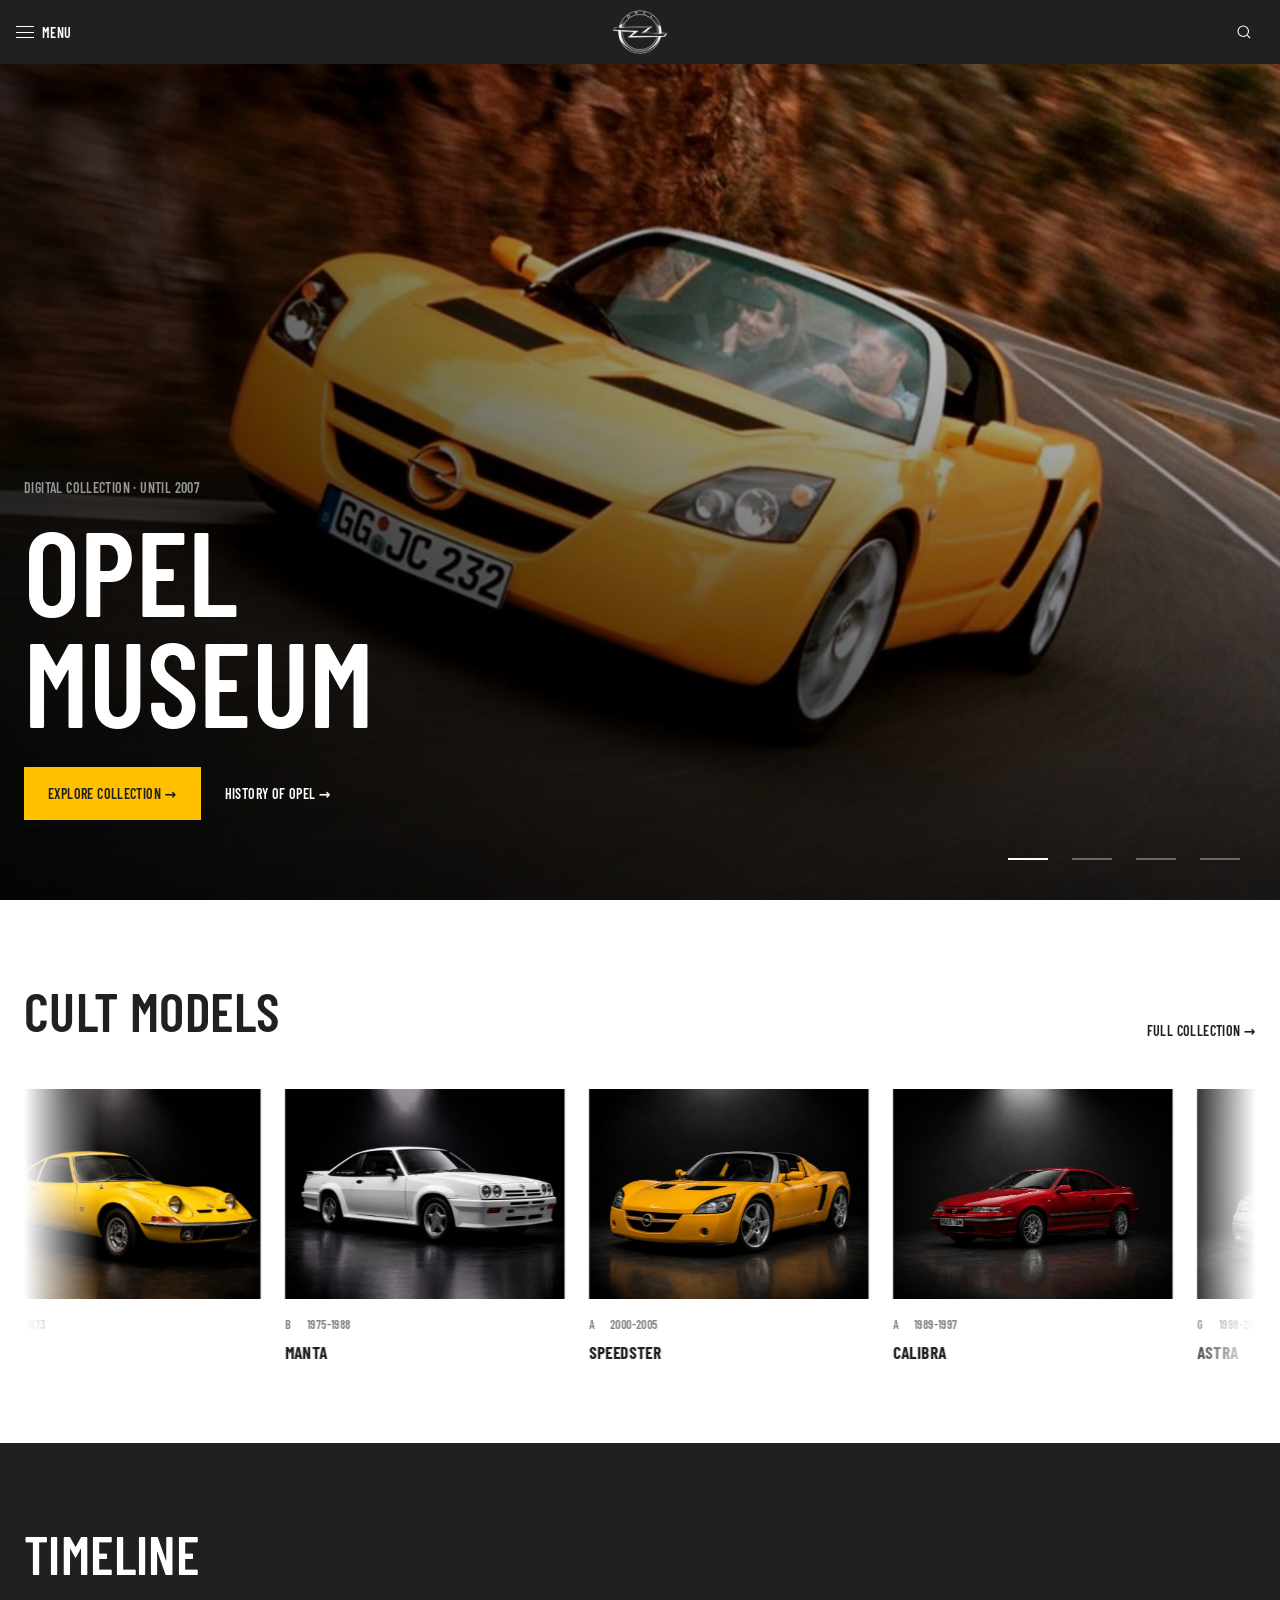
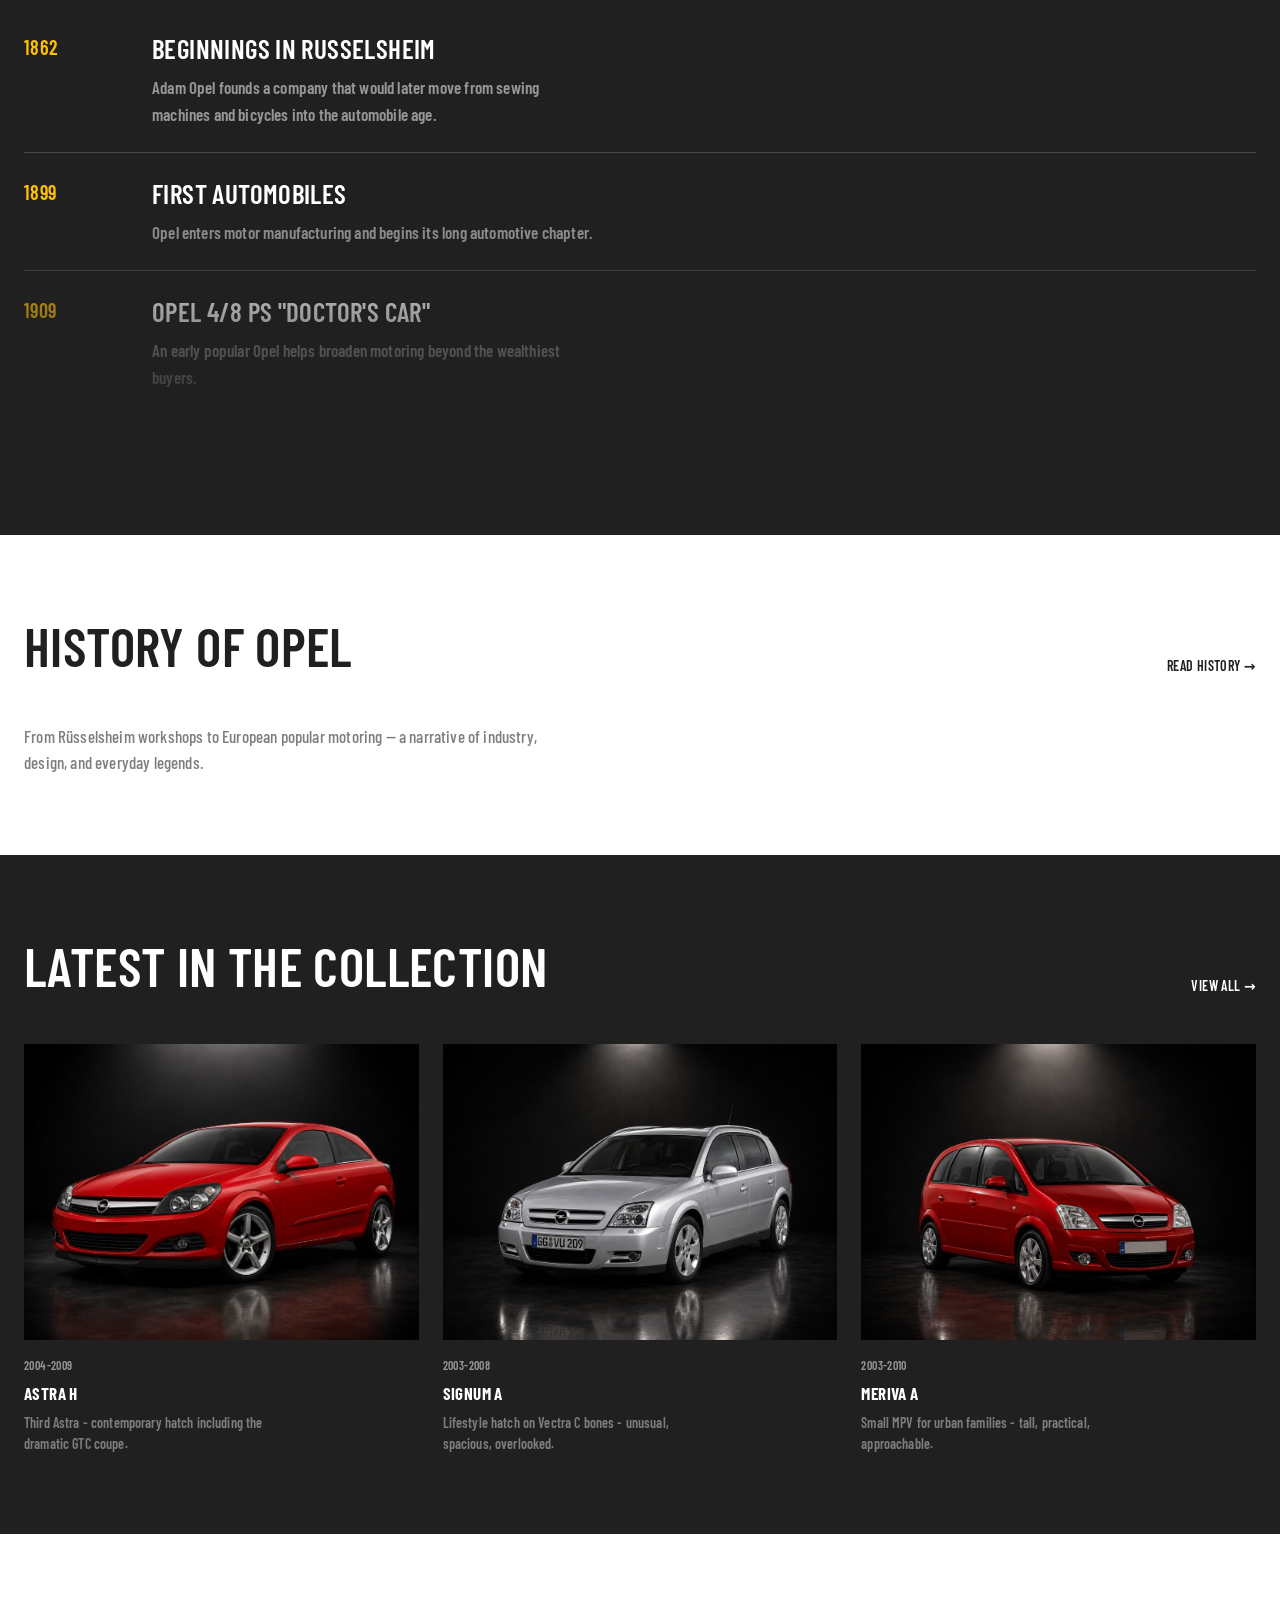
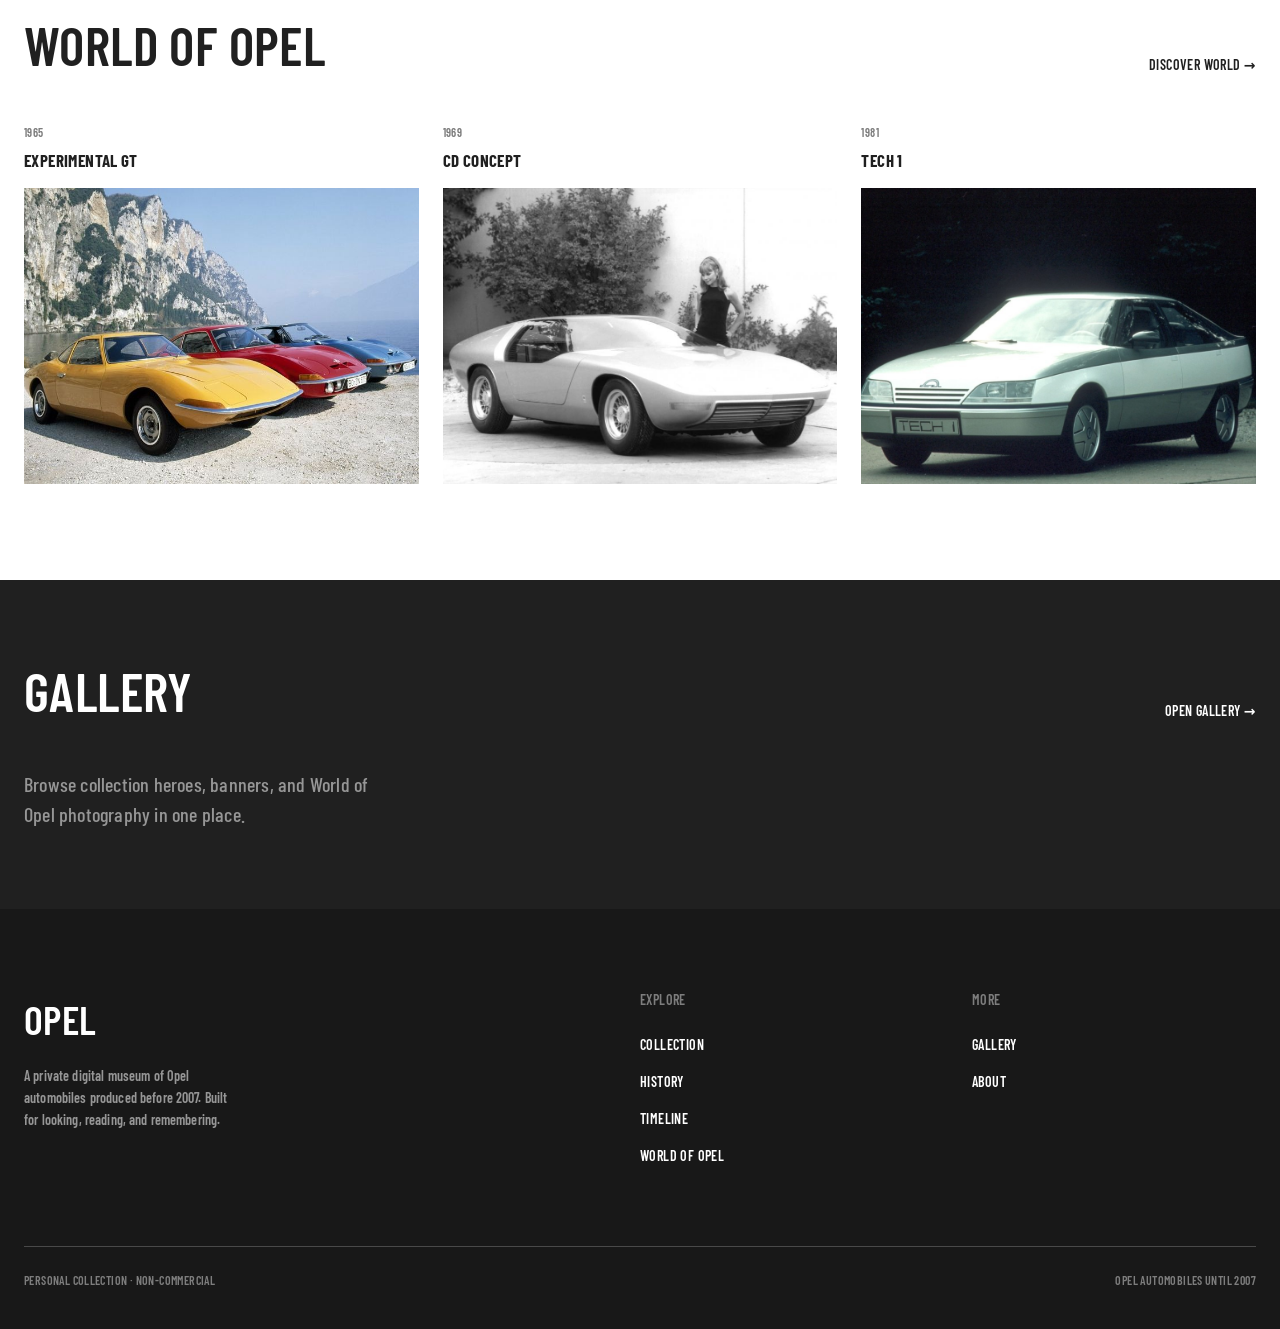
==== index.html @ bebccdd2 "Initial commit: OPEL Digital Museum static site with GitHub Pages workflow." ====
<!DOCTYPE html>
<html lang="en">
  <head>
    <meta charset="UTF-8" />
    <meta name="viewport" content="width=device-width, initial-scale=1" />
    <title>OPEL — Digital Museum</title>
    <meta
      name="description"
      content="A private digital museum of Opel automobiles produced before 2007."
    />
    <link rel="icon" href="favicon.ico" sizes="any" />
    <link rel="icon" type="image/png" href="media/brand/favicon-32.png" sizes="32x32" />
    <link rel="apple-touch-icon" href="media/brand/apple-touch-icon.png" />
    <link rel="stylesheet" href="css/base.css" />
    <link rel="stylesheet" href="css/components.css" />
  </head>
  <body data-base="" data-page="home">
    <div id="site-header"></div>

    <main>
      <section class="hero" id="home-hero">
        <div class="hero__slides" aria-hidden="true">
          <div class="hero__slide is-active" style="background-image:url('media/home/hero-01.jpg')"></div>
          <div class="hero__slide" style="background-image:url('media/home/hero-02.jpg')"></div>
          <div class="hero__slide" style="background-image:url('media/home/hero-03.jpg')"></div>
          <div class="hero__slide" style="background-image:url('media/home/hero-04.jpg')"></div>
        </div>
        <div class="hero__veil" aria-hidden="true"></div>
        <div class="hero__content">
          <p class="hero__eyebrow">Digital collection · Until 2007</p>
          <h1 class="t-hero hero__title">Opel<br />Museum</h1>
          <div class="hero__actions">
            <a class="btn-giallo" href="pages/collection.html">Explore collection →</a>
            <a class="btn-ghost btn-ghost--light" href="pages/history.html">History of Opel →</a>
          </div>
        </div>
        <div class="hero__pips" id="hero-pips" aria-hidden="true">
          <button type="button" class="pip is-active" data-slide="0" aria-label="Slide 1"></button>
          <button type="button" class="pip" data-slide="1" aria-label="Slide 2"></button>
          <button type="button" class="pip" data-slide="2" aria-label="Slide 3"></button>
          <button type="button" class="pip" data-slide="3" aria-label="Slide 4"></button>
        </div>
      </section>

      <section class="section surface-white cult-section">
        <div class="container section-block">
          <div class="section-head reveal">
            <h2 class="section-head__title">Cult models</h2>
          </div>
          <div class="cult-marquee home-preview-grid reveal" id="home-cult" aria-label="Cult models"></div>
          <a class="section-head__link section-more-btn" href="pages/collection.html">Full collection →</a>
        </div>
      </section>

      <section class="section surface-dark">
        <div class="container section-block">
          <div class="section-head reveal">
            <h2 class="section-head__title">Timeline</h2>
          </div>
          <div class="home-timeline-wrap reveal">
            <div class="home-timeline" id="home-timeline"></div>
            <a class="section-more-btn home-timeline__more btn-ghost btn-ghost--light" href="pages/timeline.html"
              >Full timeline →</a
            >
          </div>
        </div>
      </section>

      <section class="section surface-white">
        <div class="container section-block">
          <div class="section-head reveal">
            <h2 class="section-head__title">History of Opel</h2>
          </div>
          <p class="prose reveal">
            From Rüsselsheim workshops to European popular motoring — a narrative of
            industry, design, and everyday legends.
          </p>
          <a class="section-head__link section-more-btn" href="pages/history.html">Read history →</a>
        </div>
      </section>

      <section class="section surface-dark">
        <div class="container section-block">
          <div class="section-head reveal">
            <h2 class="section-head__title">Latest in the collection</h2>
          </div>
          <div class="tile-grid home-preview-grid" id="home-latest"></div>
          <a class="section-head__link section-more-btn btn-ghost--light" href="pages/collection.html"
            >View all →</a
          >
        </div>
      </section>

      <section class="section surface-white">
        <div class="container section-block">
          <div class="section-head reveal">
            <h2 class="section-head__title">World of Opel</h2>
          </div>
          <div class="tile-grid home-preview-grid" id="home-articles"></div>
          <a class="section-head__link section-more-btn" href="pages/world/index.html">Discover world →</a>
        </div>
      </section>

      <section class="section surface-dark">
        <div class="container section-block">
          <div class="section-head reveal">
            <h2 class="section-head__title">Gallery</h2>
          </div>
          <p class="t-sub reveal" style="color: var(--color-ash-border); max-width: 40ch; text-transform: none; letter-spacing: 0.01em;">
            Browse collection heroes, banners, and World of Opel photography in one place.
          </p>
          <a class="section-head__link section-more-btn btn-ghost--light" href="pages/gallery.html"
            >Open gallery →</a
          >
        </div>
      </section>
    </main>

    <div id="site-footer"></div>

    <script src="js/data.js"></script>
    <script src="js/app.js"></script>
    <script src="js/pages.js"></script>
  </body>
</html>
---- css/base.css ----
@import url("https://fonts.googleapis.com/css2?family=Barlow+Condensed:wght@400;500;600;700&display=swap");
@import url("./tokens.css");

*,
*::before,
*::after {
  box-sizing: border-box;
  margin: 0;
  padding: 0;
}

html {
  scroll-behavior: smooth;
}

body {
  font-family: var(--font-display);
  font-weight: var(--font-weight);
  font-size: var(--text-body);
  line-height: var(--leading-body);
  letter-spacing: var(--font-tracking);
  color: var(--color-carbony-black);
  background: var(--surface-canvas);
  text-transform: uppercase;
  -webkit-font-smoothing: antialiased;
}

img {
  display: block;
  max-width: 100%;
  height: auto;
  border-radius: var(--radius);
}

a {
  color: inherit;
  text-decoration: none;
}

button {
  font: inherit;
  letter-spacing: inherit;
  text-transform: uppercase;
  cursor: pointer;
  border: none;
  background: none;
  color: inherit;
  border-radius: var(--radius);
}

ul,
ol {
  list-style: none;
}

.container {
  width: min(100% - 48px, var(--page-max));
  margin-inline: auto;
}

.sr-only {
  position: absolute;
  width: 1px;
  height: 1px;
  padding: 0;
  margin: -1px;
  overflow: hidden;
  clip: rect(0, 0, 0, 0);
  border: 0;
}

/* Type roles */
.t-caption {
  font-size: var(--text-caption);
  line-height: var(--leading-caption);
  color: var(--color-steel-mid);
  font-weight: var(--font-weight-strong);
}

.t-label {
  font-size: var(--text-label);
  line-height: var(--leading-label);
  font-weight: var(--font-weight-strong);
}

.t-body {
  font-size: var(--text-body);
  line-height: var(--leading-body);
}

.t-sub {
  font-size: var(--text-subheading);
  line-height: var(--leading-subheading);
}

.t-h-sm {
  font-size: var(--text-heading-sm);
  line-height: var(--leading-heading-sm);
}

.t-h {
  font-size: var(--text-heading);
  line-height: var(--leading-heading);
}

.t-h-lg {
  font-size: var(--text-heading-lg);
  line-height: var(--leading-heading-lg);
}

.t-display {
  font-size: clamp(40px, 6vw, var(--text-display));
  line-height: var(--leading-display);
}

.t-display-lg {
  font-size: clamp(48px, 8vw, var(--text-display-lg));
  line-height: var(--leading-display-lg);
}

.t-hero {
  font-size: var(--text-hero);
  line-height: var(--leading-hero);
}

/* Sentence-case body for long reading (history / articles) */
.prose {
  text-transform: none;
  letter-spacing: 0.01em;
  max-width: 68ch;
  color: var(--color-steel-mid);
}

.prose p + p {
  margin-top: var(--space-24);
}

.prose h2 {
  text-transform: uppercase;
  letter-spacing: var(--font-tracking);
  font-size: var(--text-heading);
  line-height: var(--leading-heading);
  color: var(--color-carbony-black);
  margin: var(--space-48) 0 var(--space-24);
  font-weight: var(--font-weight-strong);
}

/* Reveal on scroll */
.reveal {
  opacity: 0;
  transform: translateY(24px);
  transition: opacity 0.7s ease, transform 0.7s ease;
}

.reveal.is-visible {
  opacity: 1;
  transform: none;
}

@media (prefers-reduced-motion: reduce) {
  html {
    scroll-behavior: auto;
  }

  .reveal {
    opacity: 1;
    transform: none;
    transition: none;
  }
}
---- css/components.css ----
/* Top navigation */
.site-header {
  position: fixed;
  inset: 0 0 auto;
  z-index: 100;
  height: var(--nav-height);
  background: var(--surface-carbony);
  color: var(--color-pearl-white);
}

.site-header__inner {
  height: 100%;
  width: min(100% - 32px, var(--page-max));
  margin-inline: auto;
  display: grid;
  grid-template-columns: 1fr auto 1fr;
  align-items: center;
  gap: var(--space-16);
}

.nav-menu-btn {
  display: inline-flex;
  align-items: center;
  gap: var(--space-8);
  justify-self: start;
  font-size: var(--text-label);
  font-weight: var(--font-weight-strong);
  color: var(--color-pearl-white);
}

.nav-menu-btn__icon {
  width: 18px;
  height: 12px;
  display: flex;
  flex-direction: column;
  justify-content: space-between;
}

.nav-menu-btn__icon span {
  display: block;
  height: 1px;
  background: currentColor;
}

.site-logo {
  justify-self: center;
  display: flex;
  align-items: center;
  line-height: 0;
}

.site-logo img {
  display: block;
  height: 44px;
  width: auto;
}

.nav-actions {
  justify-self: end;
  display: flex;
  gap: var(--space-16);
  align-items: center;
}

.nav-icon-btn {
  width: 40px;
  height: 40px;
  display: grid;
  place-items: center;
  color: var(--color-pearl-white);
  border: 1px solid transparent;
}

.nav-icon-btn:hover {
  border-color: var(--color-steel-mid);
}

.nav-icon-btn svg {
  width: 18px;
  height: 18px;
  stroke: currentColor;
  fill: none;
  stroke-width: 1.5;
}

/* Fullscreen menu overlay */
.menu-overlay {
  position: fixed;
  inset: 0;
  z-index: 200;
  background: var(--surface-deep);
  color: var(--color-pearl-white);
  padding: calc(var(--nav-height) + var(--space-48)) var(--space-24) var(--space-48);
  transform: translateY(-100%);
  transition: transform 0.45s ease;
  overflow-y: auto;
}

.menu-overlay.is-open {
  transform: none;
}

.menu-overlay__close {
  position: absolute;
  top: var(--space-24);
  right: var(--space-24);
  font-size: var(--text-label);
  font-weight: var(--font-weight-strong);
  color: var(--color-pearl-white);
}

.menu-overlay__list {
  width: min(100%, 720px);
  margin: 0 auto;
  display: flex;
  flex-direction: column;
  gap: var(--space-8);
}

.menu-overlay__list a {
  font-size: clamp(32px, 6vw, 54px);
  font-weight: var(--font-weight-strong);
  line-height: 1.1;
  padding: var(--space-8) 0;
  border-bottom: 1px solid var(--color-graphite-border);
  transition: color 0.2s ease, padding-left 0.2s ease;
}

.menu-overlay__list a:hover {
  color: var(--color-giallo-vivo);
  padding-left: var(--space-16);
}

.menu-overlay__sub {
  display: flex;
  flex-wrap: wrap;
  gap: var(--space-16);
  padding: var(--space-16) 0 var(--space-32);
}

.menu-overlay__sub a {
  font-size: var(--text-label) !important;
  font-weight: var(--font-weight-strong) !important;
  border: none !important;
  color: var(--color-ash-border);
  padding: 0 !important;
}

.menu-overlay__sub a:hover {
  color: var(--color-pearl-white);
  padding-left: 0 !important;
}

/* Search panel */
.search-panel {
  position: fixed;
  inset: var(--nav-height) 0 auto;
  z-index: 150;
  background: var(--surface-canvas);
  border-bottom: 1px solid var(--color-ash-border);
  padding: var(--space-24);
  display: none;
}

.search-panel.is-open {
  display: block;
}

.search-panel__inner {
  width: min(100%, 720px);
  margin: 0 auto;
}

.search-panel input {
  width: 100%;
  border: none;
  border-bottom: 1px solid var(--color-carbony-black);
  border-radius: 0;
  font: inherit;
  font-size: var(--text-heading-sm);
  font-weight: var(--font-weight-strong);
  text-transform: uppercase;
  letter-spacing: var(--font-tracking);
  padding: var(--space-16) 0;
  outline: none;
  background: transparent;
  color: var(--color-carbony-black);
}

.search-panel__results {
  margin-top: var(--space-24);
  display: flex;
  flex-direction: column;
  max-height: 50vh;
  overflow-y: auto;
  padding-right: var(--space-16);
}

/* Chrome/Safari: classic thin bar (width forces non-overlay).
   Do NOT set scrollbar-width/color here — they override webkit in Chrome 121+. */
.search-panel__results::-webkit-scrollbar {
  width: 4px;
}

.search-panel__results::-webkit-scrollbar-track {
  background: var(--color-marble-gray);
}

.search-panel__results::-webkit-scrollbar-thumb {
  background: var(--color-graphite-border);
  border-radius: 0;
}

.search-panel__results::-webkit-scrollbar-thumb:hover {
  background: var(--color-steel-mid);
}

.search-panel__results::-webkit-scrollbar-corner {
  background: transparent;
}

/* Firefox (and engines without webkit scrollbar pseudos) */
@supports not selector(::-webkit-scrollbar) {
  .search-panel__results {
    scrollbar-width: thin;
    scrollbar-color: var(--color-graphite-border) var(--color-marble-gray);
  }
}

.search-result {
  display: flex;
  justify-content: space-between;
  gap: var(--space-16);
  padding: var(--space-16) 0;
  border-bottom: 1px solid var(--color-marble-gray);
  font-size: var(--text-body);
  font-weight: var(--font-weight-strong);
}

.search-result:hover {
  color: var(--color-giallo-ombra);
}

.search-result__meta {
  color: var(--color-steel-mid);
  font-size: var(--text-label);
  font-weight: var(--font-weight-strong);
  white-space: nowrap;
}

.search-empty {
  color: var(--color-steel-mid);
  font-size: var(--text-label);
  font-weight: var(--font-weight-strong);
  padding: var(--space-16) 0;
}

/* Buttons */
.btn-giallo {
  display: inline-flex;
  align-items: center;
  gap: var(--space-8);
  background: var(--color-giallo-vivo);
  color: var(--surface-carbony);
  padding: var(--space-16) var(--space-24);
  font-size: var(--text-label);
  font-weight: var(--font-weight-strong);
  border-radius: var(--radius);
  transition: background 0.2s ease;
}

.btn-giallo:hover {
  background: var(--color-giallo-ombra);
}

.btn-ghost {
  display: inline-flex;
  align-items: center;
  gap: var(--space-8);
  font-size: var(--text-label);
  font-weight: var(--font-weight-strong);
  transition: gap 0.2s ease;
}

.btn-ghost:hover {
  gap: var(--space-16);
}

.btn-ghost--light {
  color: var(--color-pearl-white);
}

.btn-outline {
  display: inline-flex;
  align-items: center;
  gap: var(--space-8);
  padding: var(--space-16) var(--space-24);
  border: 1px solid var(--color-steel-mid);
  font-size: var(--text-label);
  font-weight: var(--font-weight-strong);
  border-radius: var(--radius);
}

.btn-outline:hover {
  border-color: var(--color-carbony-black);
}

/* Section heading block */
.section-head {
  display: flex;
  flex-wrap: wrap;
  align-items: flex-end;
  justify-content: space-between;
  gap: var(--space-24);
  margin-bottom: var(--space-48);
}

.section-head__title {
  font-size: clamp(32px, 5vw, var(--text-display));
  line-height: var(--leading-display);
  font-weight: var(--font-weight-strong);
}

.section-head__link {
  font-size: var(--text-label);
  font-weight: var(--font-weight-strong);
  display: inline-flex;
  align-items: center;
  gap: var(--space-8);
}

.section-head__link:hover {
  color: var(--color-giallo-ombra);
}

/* Section with title top / link top-right (desktop) or bottom (mobile) */
.section-block {
  display: grid;
  grid-template-columns: 1fr auto;
  grid-template-rows: auto auto;
  align-items: end;
  column-gap: var(--space-24);
  row-gap: var(--space-48);
}

.section-block > .section-head {
  grid-column: 1;
  grid-row: 1;
  margin-bottom: 0;
}

.section-block > .section-head__link,
.section-block > .section-more-btn {
  grid-column: 2;
  grid-row: 1;
  align-self: end;
}

.section-block > .home-preview-grid,
.section-block > .cult-marquee,
.section-block > .home-timeline-wrap,
.section-block > .prose,
.section-block > .t-sub {
  grid-column: 1 / -1;
  grid-row: 2;
  min-width: 0;
}

.section-more-btn {
  white-space: nowrap;
}

/* Surfaces */
.surface-dark {
  background: var(--surface-carbony);
  color: var(--color-pearl-white);
}

.surface-deep {
  background: var(--surface-deep);
  color: var(--color-pearl-white);
}

.surface-marble {
  background: var(--surface-marble);
}

.surface-white {
  background: var(--surface-canvas);
}

.section {
  padding-block: var(--section-gap);
}

.page-pad {
  padding-top: calc(var(--nav-height) + var(--space-64));
  padding-bottom: var(--space-80);
}

/* Hero */
.hero {
  position: relative;
  min-height: 100vh;
  min-height: 100dvh;
  background: var(--surface-carbony);
  color: var(--color-pearl-white);
  display: flex;
  align-items: flex-end;
  overflow: hidden;
}

.hero__slides {
  position: absolute;
  inset: 0;
}

.hero__slide {
  position: absolute;
  inset: 0;
  background-color: #111;
  background-position: center;
  background-size: cover;
  background-repeat: no-repeat;
  opacity: 0;
  transform: scale(1.04);
  transition: opacity 1.1s ease, transform 6s ease;
}

.hero__slide.is-active {
  opacity: 1;
  transform: scale(1);
}

.hero__veil {
  position: absolute;
  inset: 0;
  z-index: 1;
  background:
    linear-gradient(180deg, transparent 18%, rgba(0, 0, 0, 0.78) 100%),
    linear-gradient(90deg, rgba(0, 0, 0, 0.72) 0%, rgba(0, 0, 0, 0.2) 55%, transparent 100%);
  pointer-events: none;
}

.hero__media {
  position: absolute;
  inset: 0;
  background:
    linear-gradient(180deg, transparent 20%, rgba(0, 0, 0, 0.82) 100%),
    linear-gradient(90deg, rgba(0, 0, 0, 0.7) 0%, rgba(0, 0, 0, 0.25) 55%),
    #111 url("../media/cars/calibra/hero.jpg") center / cover no-repeat;
}

.hero__media::after {
  content: "";
  position: absolute;
  inset: 0;
  background: repeating-linear-gradient(
    -12deg,
    transparent,
    transparent 80px,
    rgba(255, 255, 255, 0.015) 80px,
    rgba(255, 255, 255, 0.015) 81px
  );
  pointer-events: none;
}

.hero__content {
  position: relative;
  z-index: 2;
  width: min(100% - 48px, var(--page-max));
  margin: 0 auto;
  padding-bottom: var(--space-80);
  min-width: min(100%, 320px);
}

.hero__eyebrow {
  font-size: var(--text-label);
  font-weight: var(--font-weight-strong);
  margin-bottom: var(--space-16);
  color: var(--color-ash-border);
}

.hero__title {
  margin-bottom: var(--space-32);
  font-weight: var(--font-weight-strong);
}

.hero__actions {
  display: flex;
  flex-wrap: wrap;
  gap: var(--space-24);
  align-items: center;
}

.hero__pips {
  position: absolute;
  right: var(--space-40);
  bottom: var(--space-40);
  display: flex;
  align-items: center;
  gap: var(--space-24);
  z-index: 2;
}

.pip {
  width: 40px;
  height: 2px;
  padding: 0;
  background: rgba(255, 255, 255, 0.35);
  border: none;
  border-radius: 0;
  cursor: pointer;
}

.pip.is-active {
  background: var(--color-pearl-white);
}

/* Product / story tiles */
.tile-grid {
  display: grid;
  grid-template-columns: repeat(3, 1fr);
  gap: var(--space-24);
}

.tile-grid--2 {
  grid-template-columns: repeat(2, 1fr);
}

/* Cult models infinite marquee */
.cult-section {
  overflow: hidden;
}

.cult-marquee {
  overflow: hidden;
  width: 100%;
  max-width: 100%;
  min-width: 0;
  cursor: grab;
  -webkit-mask-image: linear-gradient(
    to right,
    transparent 0%,
    #000 6%,
    #000 94%,
    transparent 100%
  );
  mask-image: linear-gradient(
    to right,
    transparent 0%,
    #000 6%,
    #000 94%,
    transparent 100%
  );
  user-select: none;
}

.cult-marquee.is-dragging {
  cursor: grabbing;
}

.cult-marquee.is-dragging .cult-marquee__item {
  pointer-events: none;
}

.cult-marquee__track {
  display: flex;
  gap: var(--space-24);
  width: max-content;
  padding-inline: 0;
  will-change: transform;
}

.cult-marquee__item {
  flex: 0 0 280px;
  width: 280px;
  max-width: 100%;
}

/* Compact preview: column, 3 items, no scroll */
.cult-marquee.is-compact {
  overflow: visible;
  cursor: default;
  mask-image: none;
  -webkit-mask-image: none;
  user-select: auto;
  width: 100%;
  margin-left: 0;
}

.cult-marquee.is-compact .cult-marquee__track {
  display: grid;
  grid-template-columns: 1fr;
  gap: var(--space-24);
  width: 100%;
  max-width: none;
  padding-inline: 0;
  transform: none !important;
  will-change: auto;
}

.cult-marquee.is-compact .cult-marquee__item {
  flex: none;
  width: 100%;
  max-width: none;
}

.cult-marquee.is-compact .cult-marquee__item:nth-child(n + 4) {
  display: none;
}

@media (prefers-reduced-motion: reduce) {
  .cult-marquee:not(.is-compact) {
    overflow-x: auto;
  }

  .cult-marquee:not(.is-compact) .cult-marquee__track {
    transform: none !important;
  }
}

/* Home timeline preview */
.home-timeline-wrap {
  position: relative;
}

.home-timeline {
  display: grid;
  gap: 0;
  overflow: hidden;
  -webkit-mask-image: linear-gradient(
    to bottom,
    #000 0%,
    #000 42%,
    rgba(0, 0, 0, 0.55) 68%,
    transparent 100%
  );
  mask-image: linear-gradient(
    to bottom,
    #000 0%,
    #000 42%,
    rgba(0, 0, 0, 0.55) 68%,
    transparent 100%
  );
}

.home-timeline__item {
  display: grid;
  grid-template-columns: 104px 1fr;
  gap: var(--space-24);
  padding: var(--space-24) 0;
  border-bottom: 1px solid var(--color-graphite-border);
}

.home-timeline__item:first-child {
  padding-top: 0;
}

.home-timeline__item:last-child {
  border-bottom: none;
  padding-bottom: var(--space-64);
}

.home-timeline__more {
  position: absolute;
  left: 50%;
  bottom: var(--space-8);
  z-index: 2;
  transform: translate(-50%, 12px);
  opacity: 0;
  pointer-events: none;
  transition: opacity 0.35s ease, transform 0.35s ease;
  white-space: nowrap;
}

.home-timeline-wrap:hover .home-timeline__more,
.home-timeline-wrap:focus-within .home-timeline__more {
  opacity: 1;
  transform: translate(-50%, 0);
  pointer-events: auto;
}

@media (min-width: 801px) {
  .home-timeline-wrap .home-timeline__more {
    position: absolute;
    left: 50%;
    bottom: var(--space-8);
    z-index: 2;
    transform: translate(-50%, 12px);
    opacity: 0;
    pointer-events: none;
    border: none;
    min-height: 0;
    padding: 0;
    margin: 0;
    width: auto;
    text-align: left;
  }

  .home-timeline-wrap:hover .home-timeline__more,
  .home-timeline-wrap:focus-within .home-timeline__more {
    opacity: 1;
    transform: translate(-50%, 0);
    pointer-events: auto;
  }
}

.home-timeline__year {
  font-size: var(--text-subheading);
  font-weight: var(--font-weight-strong);
  color: var(--color-giallo-vivo);
  letter-spacing: 0.04em;
}

.home-timeline__title {
  font-size: clamp(22px, 2.4vw, var(--text-heading-sm));
  font-weight: var(--font-weight-strong);
  margin-bottom: var(--space-8);
  line-height: 1.25;
}

.home-timeline__text {
  font-size: var(--text-body);
  font-weight: var(--font-weight-strong);
  color: var(--color-ash-border);
  text-transform: none;
  letter-spacing: 0.01em;
  max-width: 56ch;
  line-height: 1.6;
}

.tile {
  display: block;
}

.tile__media {
  aspect-ratio: 4 / 3;
  background: var(--color-anvil);
  margin-bottom: var(--space-16);
  position: relative;
  overflow: hidden;
}

.tile__media img {
  width: 100%;
  height: 100%;
  object-fit: cover;
}

.tile__placeholder {
  width: 100%;
  height: 100%;
  display: grid;
  place-items: center;
  background:
    linear-gradient(145deg, #2a2a2a 0%, #151515 50%, #1f1f1f 100%);
  color: var(--color-ash-border);
  font-size: var(--text-label);
  font-weight: var(--font-weight-strong);
  text-align: center;
  padding: var(--space-16);
}

.tile__date {
  font-size: var(--text-caption);
  font-weight: var(--font-weight-strong);
  color: var(--color-steel-mid);
  margin-bottom: var(--space-8);
}

.tile__title {
  font-size: var(--text-body);
  line-height: 1.3;
  font-weight: 700;
}

.tile:hover .tile__title {
  color: var(--color-giallo-ombra);
}

.tile--dark .tile__date {
  color: var(--color-ash-border);
}

.tile--dark:hover .tile__title {
  color: var(--color-giallo-vivo);
}

/* Collection cards */
.car-card__meta {
  display: flex;
  gap: var(--space-16);
  font-size: var(--text-caption);
  font-weight: var(--font-weight-strong);
  color: var(--color-steel-mid);
  margin-bottom: var(--space-8);
}

.car-card__desc {
  margin-top: var(--space-8);
  font-size: var(--text-label);
  font-weight: var(--font-weight-strong);
  color: var(--color-steel-mid);
  text-transform: none;
  letter-spacing: 0.01em;
  max-width: 40ch;
}

/* Footer */
.site-footer {
  background: var(--surface-deep);
  color: var(--color-pearl-white);
  padding: var(--space-80) 0 var(--space-40);
}

.site-footer__grid {
  display: grid;
  grid-template-columns: 2fr 1fr 1fr;
  gap: var(--space-48);
  margin-bottom: var(--space-64);
}

.site-footer__brand {
  font-size: var(--text-heading-lg);
  font-weight: var(--font-weight-strong);
  margin-bottom: var(--space-16);
}

.site-footer p {
  font-size: var(--text-label);
  font-weight: var(--font-weight-strong);
  color: var(--color-ash-border);
  max-width: 36ch;
  text-transform: none;
  letter-spacing: 0.01em;
  line-height: 1.6;
}

.site-footer__col h3 {
  font-size: var(--text-label);
  font-weight: var(--font-weight-strong);
  margin-bottom: var(--space-24);
  color: var(--color-steel-mid);
}

.site-footer__col a {
  display: block;
  font-size: var(--text-label);
  font-weight: var(--font-weight-strong);
  margin-bottom: var(--space-16);
  color: var(--color-pearl-white);
}

.site-footer__col a:hover {
  color: var(--color-giallo-vivo);
}

.site-footer__bottom {
  border-top: 1px solid var(--color-graphite-border);
  padding-top: var(--space-24);
  font-size: var(--text-caption);
  font-weight: var(--font-weight-strong);
  color: var(--color-steel-mid);
  display: flex;
  justify-content: space-between;
  gap: var(--space-16);
  flex-wrap: wrap;
}

/* Page hero (inner) */
.page-hero {
  background: var(--surface-carbony);
  color: var(--color-pearl-white);
  padding: calc(var(--nav-height) + var(--space-80)) 0 var(--space-80);
}

.page-hero--banner {
  position: relative;
  min-height: min(80vh, 800px);
  display: flex;
  align-items: flex-end;
  padding: 0;
  overflow: hidden;
}

.page-hero__media {
  position: absolute;
  inset: 0;
  background: center / cover no-repeat;
  transform: scale(1.02);
}

.page-hero__veil {
  position: absolute;
  inset: 0;
  background:
    linear-gradient(
      to top,
      rgba(0, 0, 0, 0.88) 0%,
      rgba(0, 0, 0, 0.45) 42%,
      rgba(0, 0, 0, 0.28) 100%
    );
  pointer-events: none;
}

.page-hero__content {
  position: relative;
  z-index: 1;
  width: min(100% - 48px, var(--page-max));
  margin-inline: auto;
}

.page-hero--banner .page-hero__content {
  padding: calc(var(--nav-height) + var(--space-80)) 0 var(--space-80);
}

.page-hero__eyebrow {
  font-size: var(--text-label);
  font-weight: var(--font-weight-strong);
  color: var(--color-ash-border);
  margin-bottom: var(--space-16);
}

.page-hero--banner .page-hero__eyebrow {
  color: rgba(255, 255, 255, 0.72);
}

.page-hero__title {
  font-size: clamp(48px, 8vw, var(--text-display-lg));
  line-height: var(--leading-display-lg);
  font-weight: var(--font-weight-strong);
  max-width: 16ch;
}

.page-hero__lead {
  margin-top: var(--space-24);
  font-size: var(--text-subheading);
  font-weight: var(--font-weight-strong);
  color: var(--color-ash-border);
  max-width: 40ch;
  text-transform: none;
  letter-spacing: 0.01em;
}

.page-hero--banner .page-hero__lead {
  color: rgba(255, 255, 255, 0.78);
}

/* Timeline */
.timeline {
  position: relative;
  padding-left: var(--space-40);
}

.timeline::before {
  content: "";
  position: absolute;
  left: 0;
  top: 0;
  bottom: 0;
  width: 1px;
  background: var(--color-ash-border);
}

.timeline__item {
  position: relative;
  padding-bottom: var(--space-64);
}

.timeline__item::before {
  content: "";
  position: absolute;
  left: calc(-1 * var(--space-40) - 4px);
  top: 6px;
  width: 9px;
  height: 9px;
  background: var(--color-giallo-vivo);
}

.timeline__year {
  font-size: var(--text-label);
  font-weight: var(--font-weight-strong);
  color: var(--color-steel-mid);
  margin-bottom: var(--space-8);
}

.timeline__title {
  font-size: var(--text-heading-sm);
  font-weight: var(--font-weight-strong);
  margin-bottom: var(--space-16);
}

.timeline__text {
  text-transform: none;
  letter-spacing: 0.01em;
  color: var(--color-anvil);
  max-width: 60ch;
  line-height: 1.6;
}

/* Specs table */
.specs {
  width: 100%;
  border-collapse: collapse;
}

.specs th,
.specs td {
  text-align: left;
  padding: var(--space-16) 0;
  border-bottom: 1px solid var(--color-ash-border);
  font-size: var(--text-label);
  font-weight: var(--font-weight-strong);
  vertical-align: top;
}

.specs th {
  color: var(--color-steel-mid);
  width: 40%;
}

/* Engine block */
.engine-list {
  display: grid;
  gap: var(--space-24);
}

.engine-card {
  border: 1px solid var(--color-ash-border);
  padding: var(--space-24);
  position: relative;
  transition: border-color 0.25s ease, background 0.25s ease;
  cursor: pointer;
}

.engine-card:hover,
.engine-card.is-active {
  border-color: var(--color-giallo-vivo);
  background: var(--surface-marble);
}

.engine-card__name {
  font-size: var(--text-heading-sm);
  font-weight: var(--font-weight-strong);
  margin-bottom: var(--space-8);
}

.engine-card__meta {
  font-size: var(--text-label);
  font-weight: var(--font-weight-strong);
  color: var(--color-steel-mid);
  margin-bottom: var(--space-16);
}

.engine-card__hint {
  font-size: var(--text-caption);
  font-weight: var(--font-weight-strong);
  color: var(--color-steel-mid);
  opacity: 0;
  transform: translateY(4px);
  transition: opacity 0.25s ease, transform 0.25s ease;
}

.engine-card:hover .engine-card__hint {
  opacity: 1;
  transform: none;
}

.engine-card__pulse {
  position: absolute;
  top: var(--space-24);
  right: var(--space-24);
  width: 12px;
  height: 12px;
  background: var(--color-giallo-vivo);
  opacity: 0;
}

.engine-card:hover .engine-card__pulse {
  animation: engine-pulse 0.9s ease infinite;
}

@keyframes engine-pulse {
  0%,
  100% {
    opacity: 0.2;
    transform: scale(1);
  }
  50% {
    opacity: 1;
    transform: scale(1.35);
  }
}

/* Gallery lightbox */
.lightbox {
  position: fixed;
  inset: 0;
  z-index: 300;
  background: rgba(0, 0, 0, 0.92);
  display: none;
  align-items: center;
  justify-content: center;
  padding: var(--space-40);
}

.lightbox.is-open {
  display: flex;
}

.lightbox__img {
  max-width: min(100%, 1200px);
  max-height: 85vh;
  object-fit: contain;
}

.lightbox__close,
.lightbox__prev,
.lightbox__next {
  position: absolute;
  color: var(--color-pearl-white);
  font-size: var(--text-label);
  font-weight: var(--font-weight-strong);
  padding: var(--space-16);
}

.lightbox__close {
  top: var(--space-24);
  right: var(--space-24);
}

.lightbox__prev {
  left: var(--space-16);
}

.lightbox__next {
  right: var(--space-16);
}

.gallery-grid {
  display: grid;
  grid-template-columns: repeat(auto-fill, minmax(280px, 1fr));
  gap: var(--space-24);
}

.gallery-item {
  aspect-ratio: 4 / 3;
  cursor: zoom-in;
  overflow: hidden;
  background: var(--color-anvil);
}

.gallery-item img,
.gallery-item .tile__placeholder {
  width: 100%;
  height: 100%;
  object-fit: cover;
  transition: transform 0.5s ease;
}

.gallery-item:hover img,
.gallery-item:hover .tile__placeholder {
  transform: scale(1.04);
}

/* Category chips */
.cat-list {
  display: flex;
  flex-wrap: wrap;
  gap: var(--space-16);
  margin-bottom: var(--space-48);
}

.cat-list a {
  padding: var(--space-16) var(--space-24);
  border: 1px solid var(--color-ash-border);
  font-size: var(--text-label);
  font-weight: var(--font-weight-strong);
}

.cat-list a:hover,
.cat-list a.is-active {
  border-color: var(--color-carbony-black);
  background: var(--color-carbony-black);
  color: var(--color-pearl-white);
}

/* Collection search local */
.collection-toolbar {
  display: flex;
  flex-wrap: wrap;
  gap: var(--space-24);
  align-items: center;
  margin-bottom: var(--space-48);
}

.collection-toolbar input {
  flex: 1;
  min-width: 220px;
  border: none;
  border-bottom: 1px solid var(--color-carbony-black);
  border-radius: 0;
  font: inherit;
  font-size: var(--text-body);
  font-weight: var(--font-weight-strong);
  text-transform: uppercase;
  letter-spacing: var(--font-tracking);
  padding: var(--space-16) 0;
  outline: none;
  background: transparent;
}

/* Related cars */
.related-grid {
  display: grid;
  grid-template-columns: repeat(3, 1fr);
  gap: var(--space-24);
}

/* Facts */
.fact-list {
  display: grid;
  gap: var(--space-24);
}

.fact-item {
  padding: var(--space-24) 0;
  border-top: 1px solid var(--color-ash-border);
  display: grid;
  grid-template-columns: 64px 1fr;
  gap: var(--space-24);
}

.fact-item__num {
  font-size: var(--text-heading-sm);
  color: var(--color-giallo-vivo);
}

.fact-item__text {
  text-transform: none;
  letter-spacing: 0.01em;
  line-height: 1.6;
  color: var(--color-anvil);
}

@media (max-width: 800px) {
  .cult-section {
    overflow: visible;
  }

  .section-block {
    grid-template-columns: 1fr;
    grid-template-rows: auto auto auto;
    row-gap: var(--space-24);
  }

  .section-block > .section-head {
    grid-row: 1;
  }

  .section-block > .home-preview-grid,
  .section-block > .cult-marquee,
  .section-block > .home-timeline-wrap,
  .section-block > .prose,
  .section-block > .t-sub {
    grid-row: 2;
  }

  .section-block > .section-head__link,
  .section-block > .section-more-btn {
    grid-column: 1;
    grid-row: 3;
    justify-self: stretch;
    align-self: stretch;
    display: flex;
    align-items: center;
    white-space: normal;
    text-align: center;
    min-height: 56px;
    padding: var(--space-16) var(--space-24);
    font-size: var(--text-body);
    font-weight: var(--font-weight-strong);
    border: 1px solid var(--color-graphite-border);
    justify-content: center;
    margin-top: var(--space-8);
    transition: border-color 0.2s ease, color 0.2s ease, background 0.2s ease;
  }

  .home-timeline-wrap {
    display: flex;
    flex-direction: column;
    gap: var(--space-8);
  }

  .home-timeline-wrap .home-timeline__more {
    position: static;
    left: auto;
    bottom: auto;
    display: flex;
    align-items: center;
    justify-content: center;
    transform: none;
    opacity: 1;
    pointer-events: auto;
    white-space: normal;
    text-align: center;
    min-height: 56px;
    padding: var(--space-16) var(--space-24);
    font-size: var(--text-body);
    font-weight: var(--font-weight-strong);
    border: 1px solid var(--color-ash-border);
    color: var(--color-pearl-white);
    margin-top: var(--space-8);
    transition: border-color 0.2s ease, color 0.2s ease, background 0.2s ease;
  }

  .home-timeline-wrap .home-timeline__more:hover {
    border-color: var(--color-giallo-vivo);
    color: var(--color-giallo-vivo);
    background: rgba(255, 210, 0, 0.06);
  }

  .surface-dark .section-block > .section-head__link,
  .surface-dark .section-block > .section-more-btn {
    border-color: var(--color-ash-border);
    color: var(--color-pearl-white);
  }

  .surface-white .section-block > .section-head__link,
  .surface-white .section-block > .section-more-btn {
    color: var(--color-carbony-black);
  }

  .section-block > .section-head__link:hover,
  .section-block > .section-more-btn:hover {
    border-color: var(--color-giallo-vivo);
    color: var(--color-giallo-vivo);
    background: rgba(255, 210, 0, 0.06);
  }

  .home-preview-grid.tile-grid,
  .tile-grid.home-preview-grid {
    grid-template-columns: 1fr;
  }

  .home-timeline {
    mask-image: none;
    -webkit-mask-image: none;
  }

  .home-timeline__item {
    grid-template-columns: 1fr;
    gap: var(--space-8);
  }

  .home-timeline__item:last-child {
    padding-bottom: var(--space-24);
  }
}

@media (max-width: 960px) {
  .tile-grid,
  .tile-grid--2,
  .related-grid {
    grid-template-columns: 1fr 1fr;
  }

  .site-footer__grid {
    grid-template-columns: 1fr 1fr;
  }

  .hero__content {
    max-width: 100%;
  }
}

@media (max-width: 640px) {
  .tile-grid,
  .tile-grid--2,
  .related-grid {
    grid-template-columns: 1fr;
  }

  .home-timeline__item {
    grid-template-columns: 1fr;
    gap: var(--space-8);
  }

  .site-footer__grid {
    grid-template-columns: 1fr;
  }

  .site-header__inner {
    grid-template-columns: auto 1fr auto;
  }

  .nav-menu-btn span:last-child {
    display: none;
  }

  .fact-item {
    grid-template-columns: 1fr;
    gap: var(--space-8);
  }

  .hero__pips {
    display: none;
  }
}
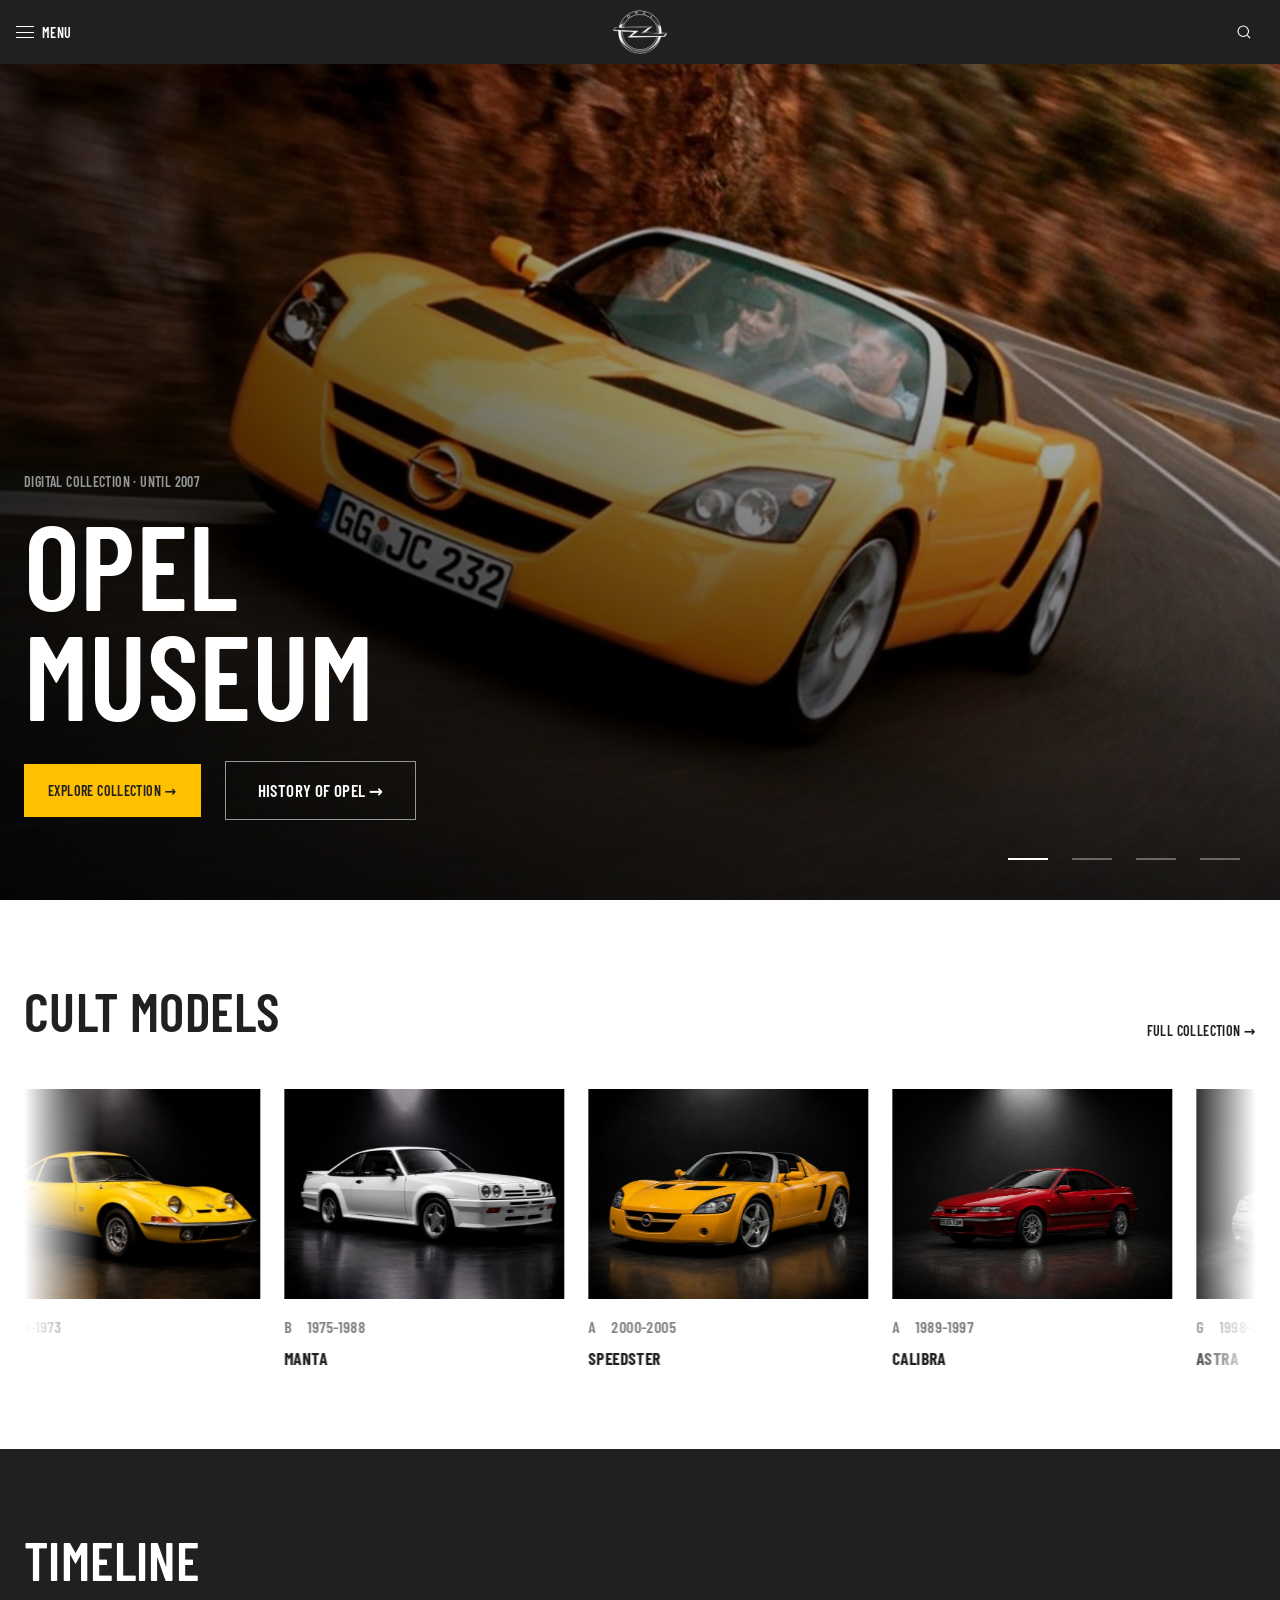
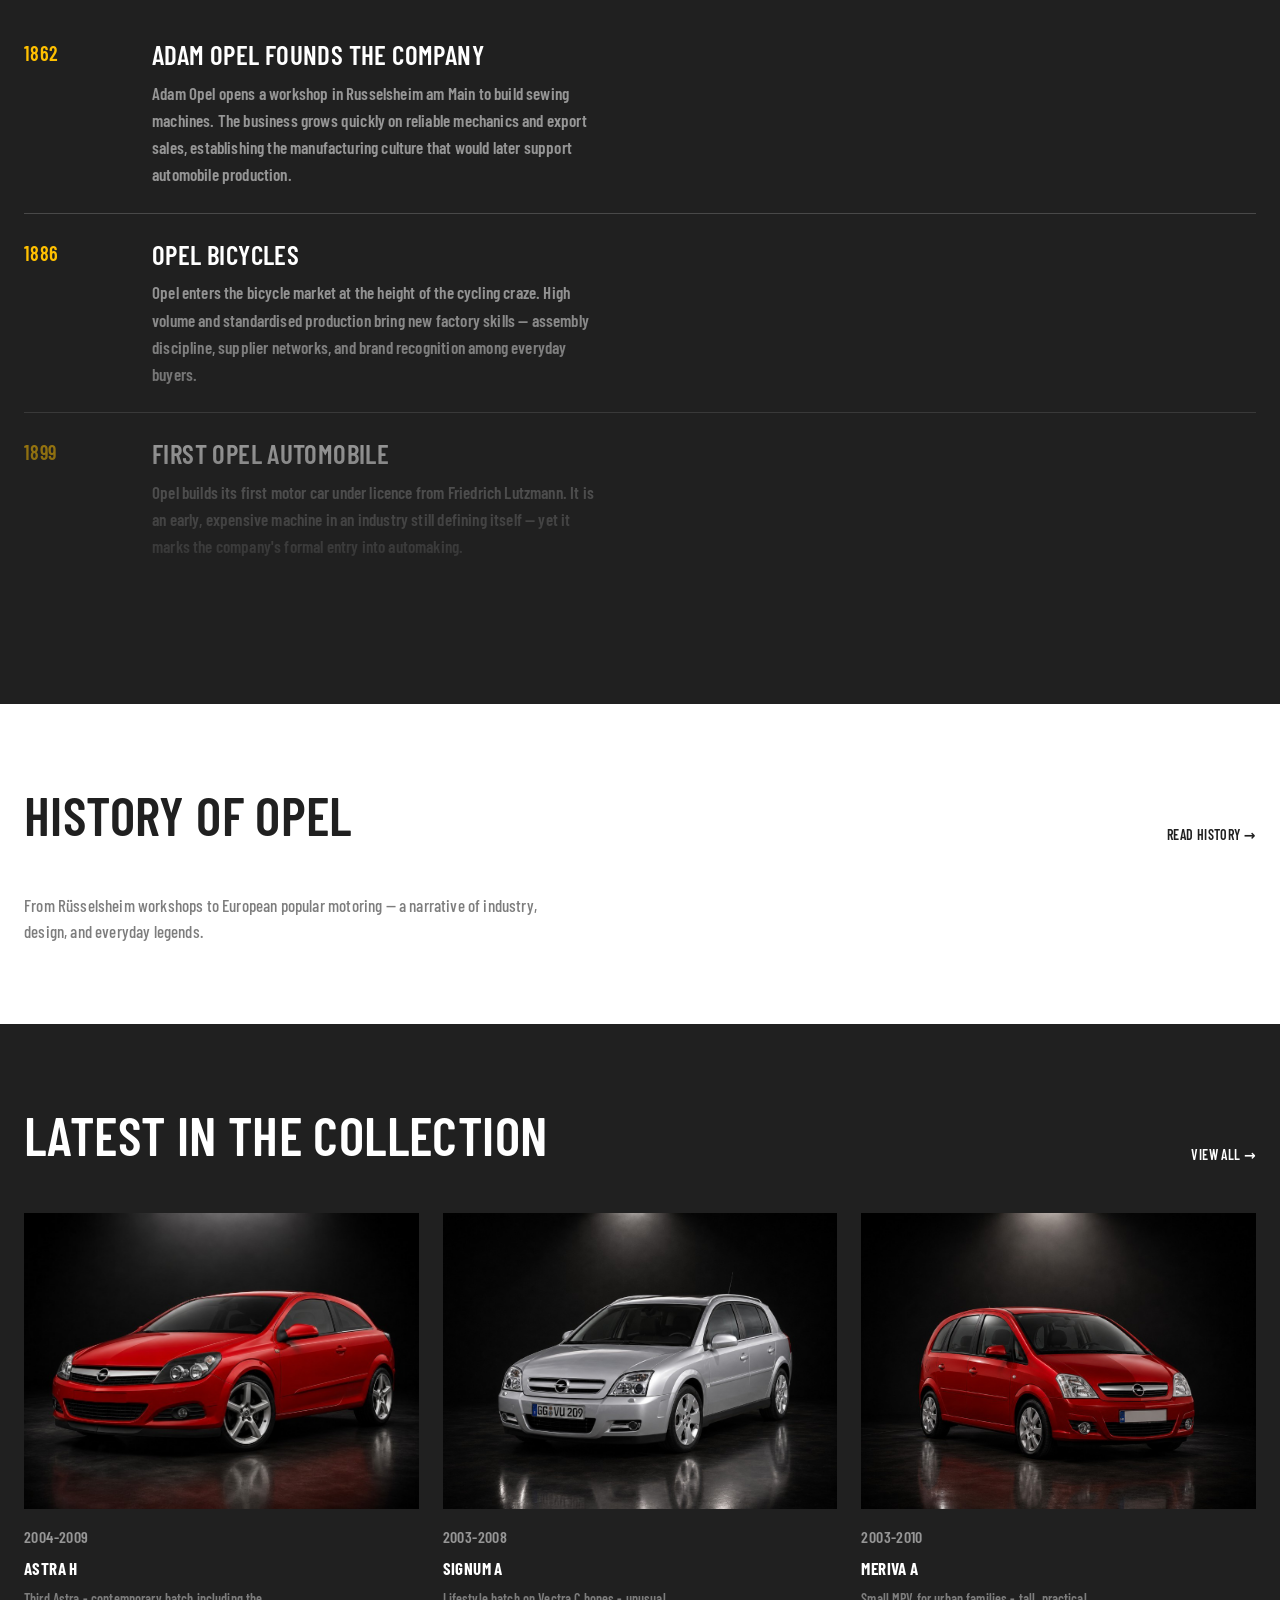
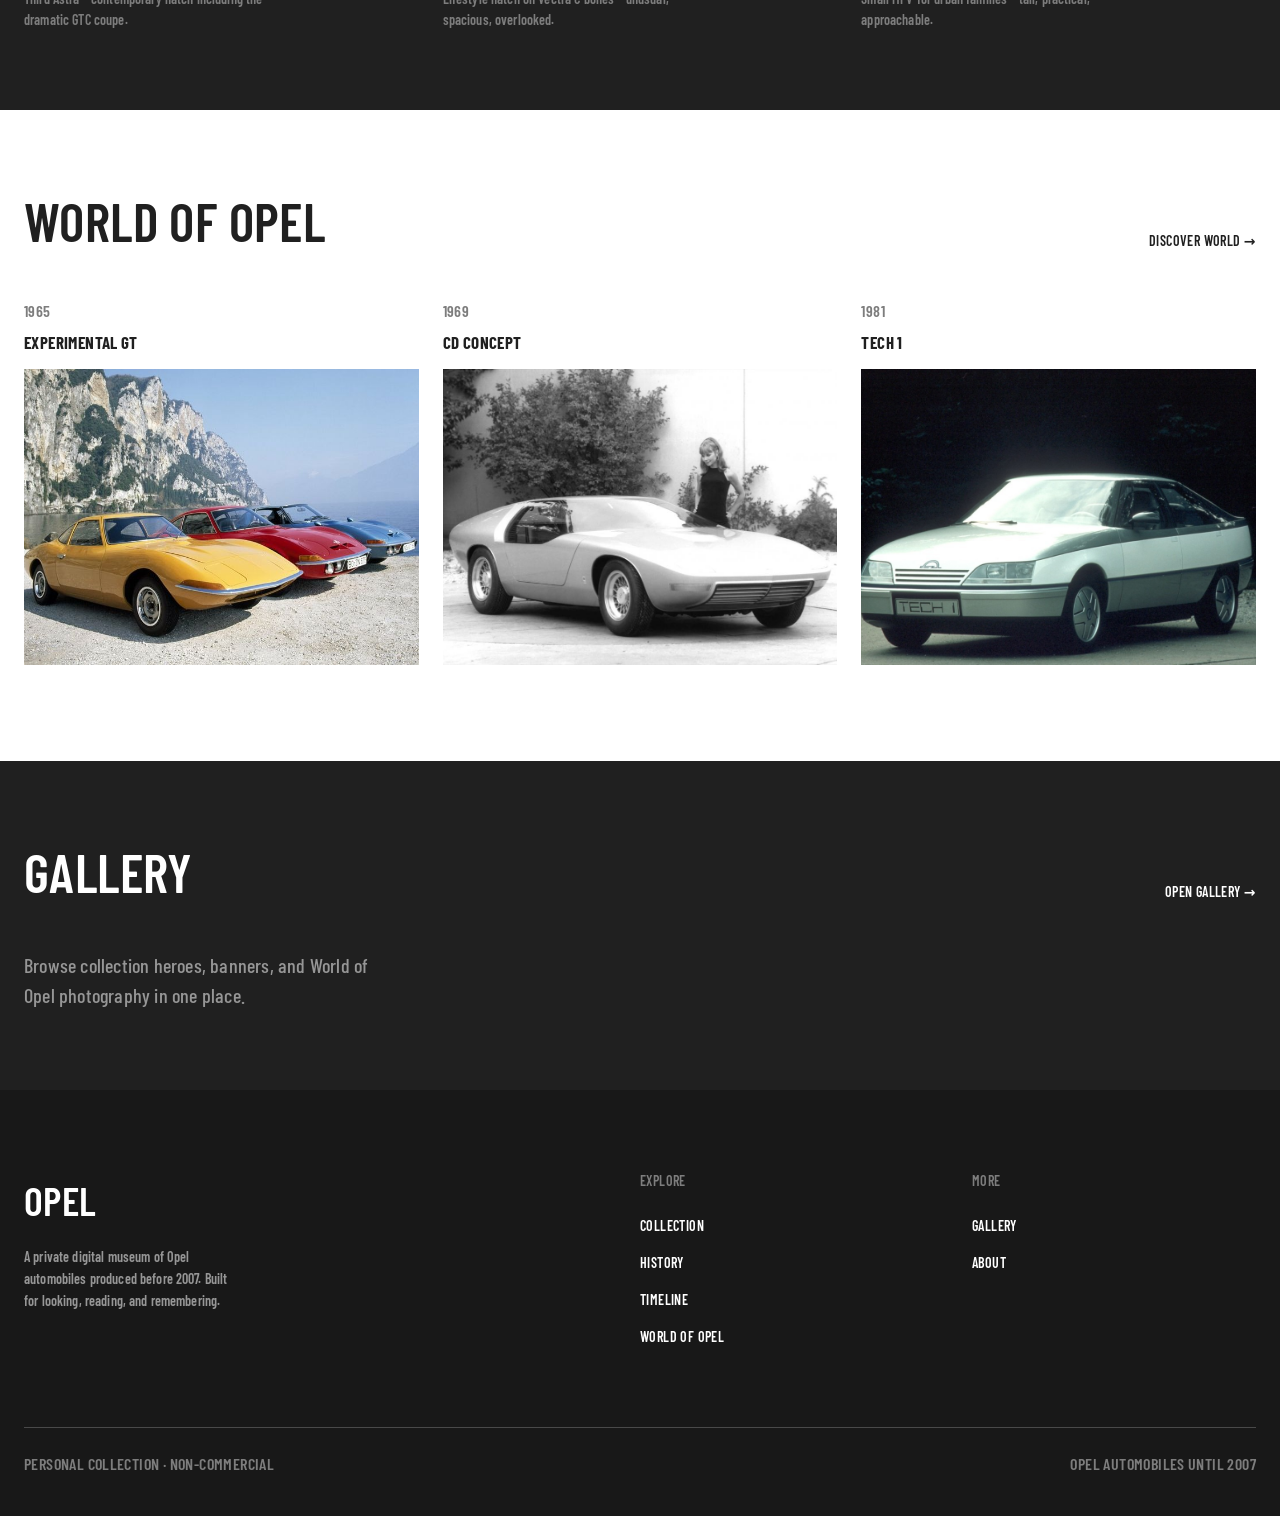
==== commit 490b0ffb: "Expand museum content, add media, and clean up project artifacts. Adds full car, OPC, and concept ar" ====
--- a/index.html
+++ b/index.html
@@ -118,6 +118,11 @@
 
     <div id="site-footer"></div>
 
+    <script src="js/site-content-patches.js"></script>
+    <script src="js/concepts-article-patches.js"></script>
+    <script src="js/site-content-images.js"></script>
+    <script src="js/opc-article-patches.js"></script>
+    <script src="js/car-content-patches.js"></script>
     <script src="js/data.js"></script>
     <script src="js/app.js"></script>
     <script src="js/pages.js"></script>
--- a/css/components.css
+++ b/css/components.css
@@ -276,18 +276,37 @@
 .btn-ghost {
   display: inline-flex;
   align-items: center;
+  justify-content: center;
   gap: var(--space-8);
-  font-size: var(--text-label);
-  font-weight: var(--font-weight-strong);
-  transition: gap 0.2s ease;
+  padding: var(--space-16) var(--space-32);
+  min-height: 52px;
+  font-size: var(--text-body);
+  font-weight: var(--font-weight-strong);
+  border: 1px solid var(--color-graphite-border);
+  color: var(--color-carbony-black);
+  transition:
+    gap 0.2s ease,
+    border-color 0.2s ease,
+    color 0.2s ease,
+    background 0.2s ease;
 }
 
 .btn-ghost:hover {
   gap: var(--space-16);
+  border-color: var(--color-giallo-vivo);
+  color: var(--color-giallo-ombra);
+  background: rgba(255, 192, 0, 0.06);
 }
 
 .btn-ghost--light {
   color: var(--color-pearl-white);
+  border-color: var(--color-ash-border);
+}
+
+.btn-ghost--light:hover {
+  border-color: var(--color-giallo-vivo);
+  color: var(--color-giallo-vivo);
+  background: rgba(255, 192, 0, 0.08);
 }
 
 .btn-outline {
@@ -576,6 +595,7 @@
   flex: 0 0 280px;
   width: 280px;
   max-width: 100%;
+  cursor: pointer;
 }
 
 /* Compact preview: column, 3 items, no scroll */
@@ -991,12 +1011,121 @@
   margin-bottom: var(--space-16);
 }
 
+.timeline__body {
+  max-width: 68ch;
+}
+
 .timeline__text {
   text-transform: none;
   letter-spacing: 0.01em;
   color: var(--color-anvil);
-  max-width: 60ch;
-  line-height: 1.6;
+  line-height: 1.65;
+}
+
+.timeline__text p {
+  margin: 0 0 var(--space-16);
+}
+
+.timeline__text p:last-child {
+  margin-bottom: 0;
+}
+
+.timeline__lead {
+  font-size: var(--text-body);
+  color: var(--color-anvil);
+}
+
+.history-lead {
+  font-size: var(--text-heading-sm);
+  line-height: 1.45;
+  color: var(--color-anvil);
+  max-width: 52ch;
+  margin: 0 0 var(--space-64);
+}
+
+.history-page .article-editorial {
+  padding-top: var(--space-16);
+}
+
+.history-hero {
+  margin: 0 0 var(--space-48);
+}
+
+.history-hero__media {
+  aspect-ratio: 21 / 9;
+  overflow: hidden;
+  background: var(--color-anvil);
+}
+
+.history-hero__media img {
+  width: 100%;
+  height: 100%;
+  object-fit: cover;
+}
+
+.history-hero__caption {
+  margin-top: var(--space-12);
+  font-size: var(--text-caption);
+  color: var(--color-steel-mid);
+  text-transform: none;
+  letter-spacing: 0.01em;
+}
+
+.timeline__content {
+  display: grid;
+  grid-template-columns: minmax(0, 1fr);
+  gap: var(--space-24);
+}
+
+.timeline__item--with-image .timeline__content {
+  grid-template-columns: minmax(0, 1fr) minmax(220px, 34%);
+  align-items: start;
+}
+
+.timeline__figure {
+  margin: 0;
+}
+
+.timeline__figure-media {
+  aspect-ratio: 4 / 3;
+  overflow: hidden;
+  background: var(--color-anvil);
+  border: 1px solid var(--color-graphite-border);
+}
+
+.timeline__figure-media img {
+  width: 100%;
+  height: 100%;
+  object-fit: cover;
+  transition: transform 0.45s ease;
+}
+
+.timeline__item:hover .timeline__figure-media img {
+  transform: scale(1.03);
+}
+
+.timeline__caption {
+  margin-top: var(--space-8);
+  font-size: var(--text-caption);
+  color: var(--color-steel-mid);
+  text-transform: none;
+  letter-spacing: 0.01em;
+  line-height: 1.45;
+}
+
+#about-prose.article-editorial,
+#about-prose .article-editorial {
+  max-width: none;
+}
+
+@media (max-width: 800px) {
+  .timeline__item--with-image .timeline__content {
+    grid-template-columns: 1fr;
+  }
+
+  .history-hero__media {
+    aspect-ratio: 16 / 10;
+  }
 }
 
 /* Specs table */
@@ -1162,6 +1291,417 @@
 .gallery-item:hover img,
 .gallery-item:hover .tile__placeholder {
   transform: scale(1.04);
+}
+
+/* Article — editorial layout */
+.article-page {
+  padding-bottom: var(--space-80);
+}
+
+.article-editorial {
+  max-width: none;
+  text-transform: none;
+  letter-spacing: 0.01em;
+}
+
+.article-editorial__sections {
+  display: grid;
+  gap: 0;
+}
+
+.article-stats {
+  display: grid;
+  grid-template-columns: repeat(4, 1fr);
+  gap: 1px;
+  margin-bottom: var(--space-64);
+  background: var(--color-graphite-border);
+  border: 1px solid var(--color-graphite-border);
+}
+
+.article-stat {
+  background: var(--surface-marble);
+  padding: var(--space-24) var(--space-24);
+  min-height: 96px;
+  display: flex;
+  flex-direction: column;
+  justify-content: flex-end;
+  gap: var(--space-8);
+}
+
+.article-stat__label {
+  font-size: var(--text-caption);
+  font-weight: var(--font-weight-strong);
+  color: var(--color-steel-mid);
+  text-transform: uppercase;
+  letter-spacing: 0.06em;
+}
+
+.article-stat__value {
+  font-size: clamp(18px, 2vw, var(--text-subheading));
+  font-weight: var(--font-weight-strong);
+  color: var(--color-carbony-black);
+  line-height: 1.25;
+}
+
+.article-block {
+  display: grid;
+  grid-template-columns: 88px minmax(0, 1fr) minmax(280px, 36%);
+  gap: var(--space-32) var(--space-48);
+  align-items: start;
+  padding: var(--space-56) 0;
+  border-top: 1px solid var(--color-graphite-border);
+}
+
+.article-block:first-child {
+  border-top: none;
+  padding-top: 0;
+}
+
+.article-block--simple {
+  grid-template-columns: 1fr;
+}
+
+.article-block--no-figure {
+  grid-template-columns: 88px minmax(0, 1fr);
+}
+
+.article-block--no-figure .article-block__main {
+  max-width: none;
+}
+
+.article-block__index {
+  font-size: clamp(40px, 5vw, 56px);
+  font-weight: var(--font-weight-strong);
+  line-height: 1;
+  color: var(--color-giallo-vivo);
+  letter-spacing: 0.02em;
+  padding-top: var(--space-8);
+}
+
+.article-block__title {
+  font-size: clamp(24px, 3vw, var(--text-heading));
+  font-weight: var(--font-weight-strong);
+  line-height: 1.15;
+  text-transform: uppercase;
+  letter-spacing: var(--font-tracking);
+  color: var(--color-carbony-black);
+  margin-bottom: var(--space-32);
+  max-width: 22ch;
+}
+
+.article-block__body {
+  display: grid;
+  grid-template-columns: 1fr 1fr;
+  gap: var(--space-24) var(--space-48);
+  color: var(--color-steel-mid);
+  font-size: var(--text-body);
+  line-height: 1.65;
+}
+
+.article-block__body--wide {
+  grid-template-columns: 1fr;
+  max-width: 72ch;
+}
+
+.article-block__lead {
+  grid-column: 1 / -1;
+  font-size: clamp(19px, 2.1vw, var(--text-subheading));
+  line-height: 1.55;
+  color: var(--color-carbony-black);
+  font-weight: var(--font-weight-strong);
+  max-width: 54ch;
+}
+
+.article-block__body p + p {
+  margin-top: 0;
+}
+
+.article-block__figure {
+  margin: 0;
+  align-self: stretch;
+  display: flex;
+  flex-direction: column;
+}
+
+.article-block__figure-media {
+  flex: 1;
+  min-height: 220px;
+  overflow: hidden;
+  background: var(--color-anvil);
+}
+
+.article-block__figure-media img {
+  width: 100%;
+  height: 100%;
+  min-height: 220px;
+  object-fit: cover;
+  transition: transform 0.6s ease;
+}
+
+.article-block__figure:hover img {
+  transform: scale(1.03);
+}
+
+.article-block__caption,
+.article-block__figure .article-block__caption {
+  margin-top: var(--space-16);
+  font-size: var(--text-caption);
+  font-weight: var(--font-weight-strong);
+  color: var(--color-steel-mid);
+  line-height: 1.5;
+  padding-left: var(--space-16);
+  border-left: 2px solid var(--color-giallo-vivo);
+}
+
+.article-spread {
+  margin-top: var(--space-64);
+  padding-top: var(--space-56);
+  border-top: 1px solid var(--color-graphite-border);
+}
+
+.article-spread__head {
+  margin-bottom: var(--space-32);
+}
+
+.article-spread__eyebrow {
+  display: block;
+  font-size: var(--text-caption);
+  font-weight: var(--font-weight-strong);
+  color: var(--color-giallo-ombra);
+  text-transform: uppercase;
+  letter-spacing: 0.08em;
+  margin-bottom: var(--space-8);
+}
+
+.article-spread__title {
+  font-size: clamp(28px, 4vw, var(--text-display));
+  font-weight: var(--font-weight-strong);
+  line-height: 1.1;
+  text-transform: uppercase;
+  letter-spacing: var(--font-tracking);
+}
+
+.article-gallery {
+  display: grid;
+  grid-template-columns: repeat(3, 1fr);
+  gap: var(--space-24);
+}
+
+.article-gallery--spread {
+  grid-template-columns: repeat(12, 1fr);
+  grid-auto-rows: minmax(180px, auto);
+  gap: var(--space-24);
+}
+
+.article-gallery--spread .article-gallery__item:nth-child(1) {
+  grid-column: span 7;
+  grid-row: span 2;
+}
+
+.article-gallery--spread .article-gallery__item:nth-child(2) {
+  grid-column: span 5;
+}
+
+.article-gallery--spread .article-gallery__item:nth-child(3) {
+  grid-column: span 5;
+}
+
+.article-gallery--spread .article-gallery__item:nth-child(n + 4) {
+  grid-column: span 4;
+}
+
+.article-gallery__media {
+  aspect-ratio: 4 / 3;
+  overflow: hidden;
+  background: var(--color-anvil);
+  height: 100%;
+}
+
+.article-gallery--spread .article-gallery__item:nth-child(1) .article-gallery__media {
+  aspect-ratio: auto;
+  min-height: 100%;
+}
+
+.article-gallery__media img {
+  width: 100%;
+  height: 100%;
+  object-fit: cover;
+  transition: transform 0.5s ease;
+}
+
+.article-gallery__item:hover img {
+  transform: scale(1.04);
+}
+
+.article-gallery__caption {
+  margin-top: var(--space-16);
+  font-size: var(--text-caption);
+  font-weight: var(--font-weight-strong);
+  color: var(--color-steel-mid);
+  line-height: 1.5;
+}
+
+.article-editorial__footer {
+  margin-top: var(--space-64);
+  padding-top: var(--space-32);
+  border-top: 1px solid var(--color-graphite-border);
+}
+
+/* Car page */
+.car-page {
+  padding-bottom: var(--space-80);
+}
+
+.car-detail-block {
+  margin-top: var(--space-64);
+  padding-top: var(--space-56);
+  border-top: 1px solid var(--color-graphite-border);
+}
+
+.car-detail-block__head {
+  margin-bottom: var(--space-32);
+}
+
+.car-detail-block__title {
+  font-size: clamp(28px, 4vw, var(--text-display));
+  font-weight: var(--font-weight-strong);
+  line-height: 1.1;
+  text-transform: uppercase;
+  letter-spacing: var(--font-tracking);
+}
+
+.engine-list--rich {
+  display: grid;
+  gap: var(--space-24);
+}
+
+.engine-card--rich {
+  cursor: pointer;
+}
+
+.engine-card__head {
+  margin-bottom: var(--space-16);
+}
+
+.engine-card__text {
+  font-size: var(--text-body);
+  line-height: 1.65;
+  color: var(--color-steel-mid);
+  text-transform: none;
+  letter-spacing: 0.01em;
+  max-width: 72ch;
+}
+
+.trim-grid {
+  display: grid;
+  grid-template-columns: repeat(2, 1fr);
+  gap: var(--space-24);
+}
+
+.trim-card {
+  padding: var(--space-24);
+  border: 1px solid var(--color-graphite-border);
+  background: var(--surface-marble);
+}
+
+.trim-card__name {
+  font-size: var(--text-subheading);
+  font-weight: var(--font-weight-strong);
+  text-transform: uppercase;
+  letter-spacing: var(--font-tracking);
+  margin-bottom: var(--space-16);
+  color: var(--color-carbony-black);
+}
+
+.trim-card__text {
+  font-size: var(--text-body);
+  line-height: 1.65;
+  color: var(--color-steel-mid);
+  text-transform: none;
+  letter-spacing: 0.01em;
+}
+
+.car-transmission__list {
+  font-size: var(--text-subheading);
+  font-weight: var(--font-weight-strong);
+  color: var(--color-carbony-black);
+  margin-bottom: var(--space-24);
+  text-transform: none;
+  letter-spacing: 0.01em;
+}
+
+.car-transmission__notes {
+  font-size: var(--text-body);
+  line-height: 1.65;
+  color: var(--color-steel-mid);
+  text-transform: none;
+  letter-spacing: 0.01em;
+  max-width: 72ch;
+}
+
+.car-transmission__notes p + p {
+  margin-top: var(--space-16);
+}
+
+@media (max-width: 800px) {
+  .trim-grid {
+    grid-template-columns: 1fr;
+  }
+}
+
+@media (max-width: 1100px) {
+  .article-block {
+    grid-template-columns: 64px 1fr;
+  }
+
+  .article-block__figure {
+    grid-column: 1 / -1;
+    max-width: 520px;
+  }
+
+  .article-stats {
+    grid-template-columns: repeat(2, 1fr);
+  }
+}
+
+@media (max-width: 800px) {
+  .article-block {
+    grid-template-columns: 1fr;
+    gap: var(--space-24);
+    padding: var(--space-40) 0;
+  }
+
+  .article-block__index {
+    padding-top: 0;
+  }
+
+  .article-block__title {
+    max-width: none;
+    margin-bottom: var(--space-24);
+  }
+
+  .article-block__body {
+    grid-template-columns: 1fr;
+    gap: var(--space-20);
+  }
+
+  .article-block__lead {
+    max-width: none;
+  }
+
+  .article-stats {
+    grid-template-columns: 1fr;
+  }
+
+  .article-gallery,
+  .article-gallery--spread {
+    grid-template-columns: 1fr;
+  }
+
+  .article-gallery--spread .article-gallery__item {
+    grid-column: auto !important;
+    grid-row: auto !important;
+  }
 }
 
 /* Category chips */
